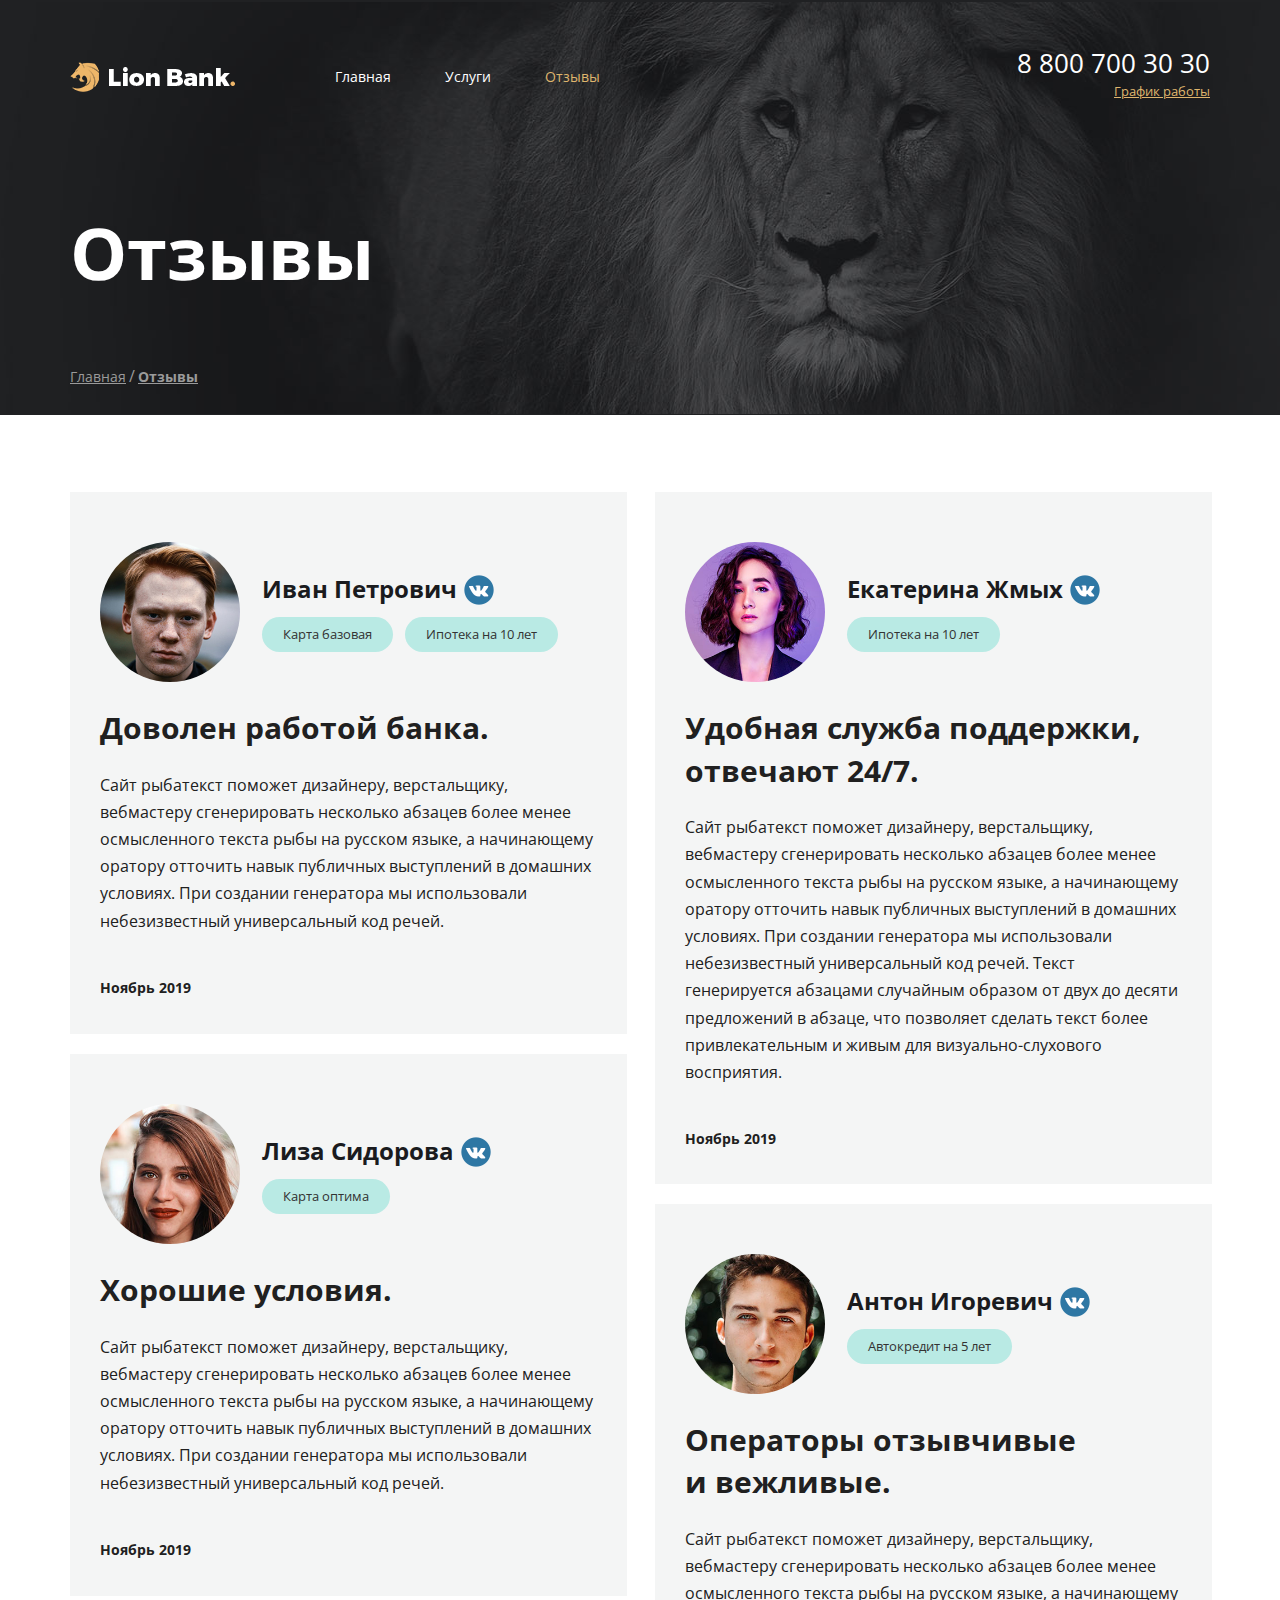
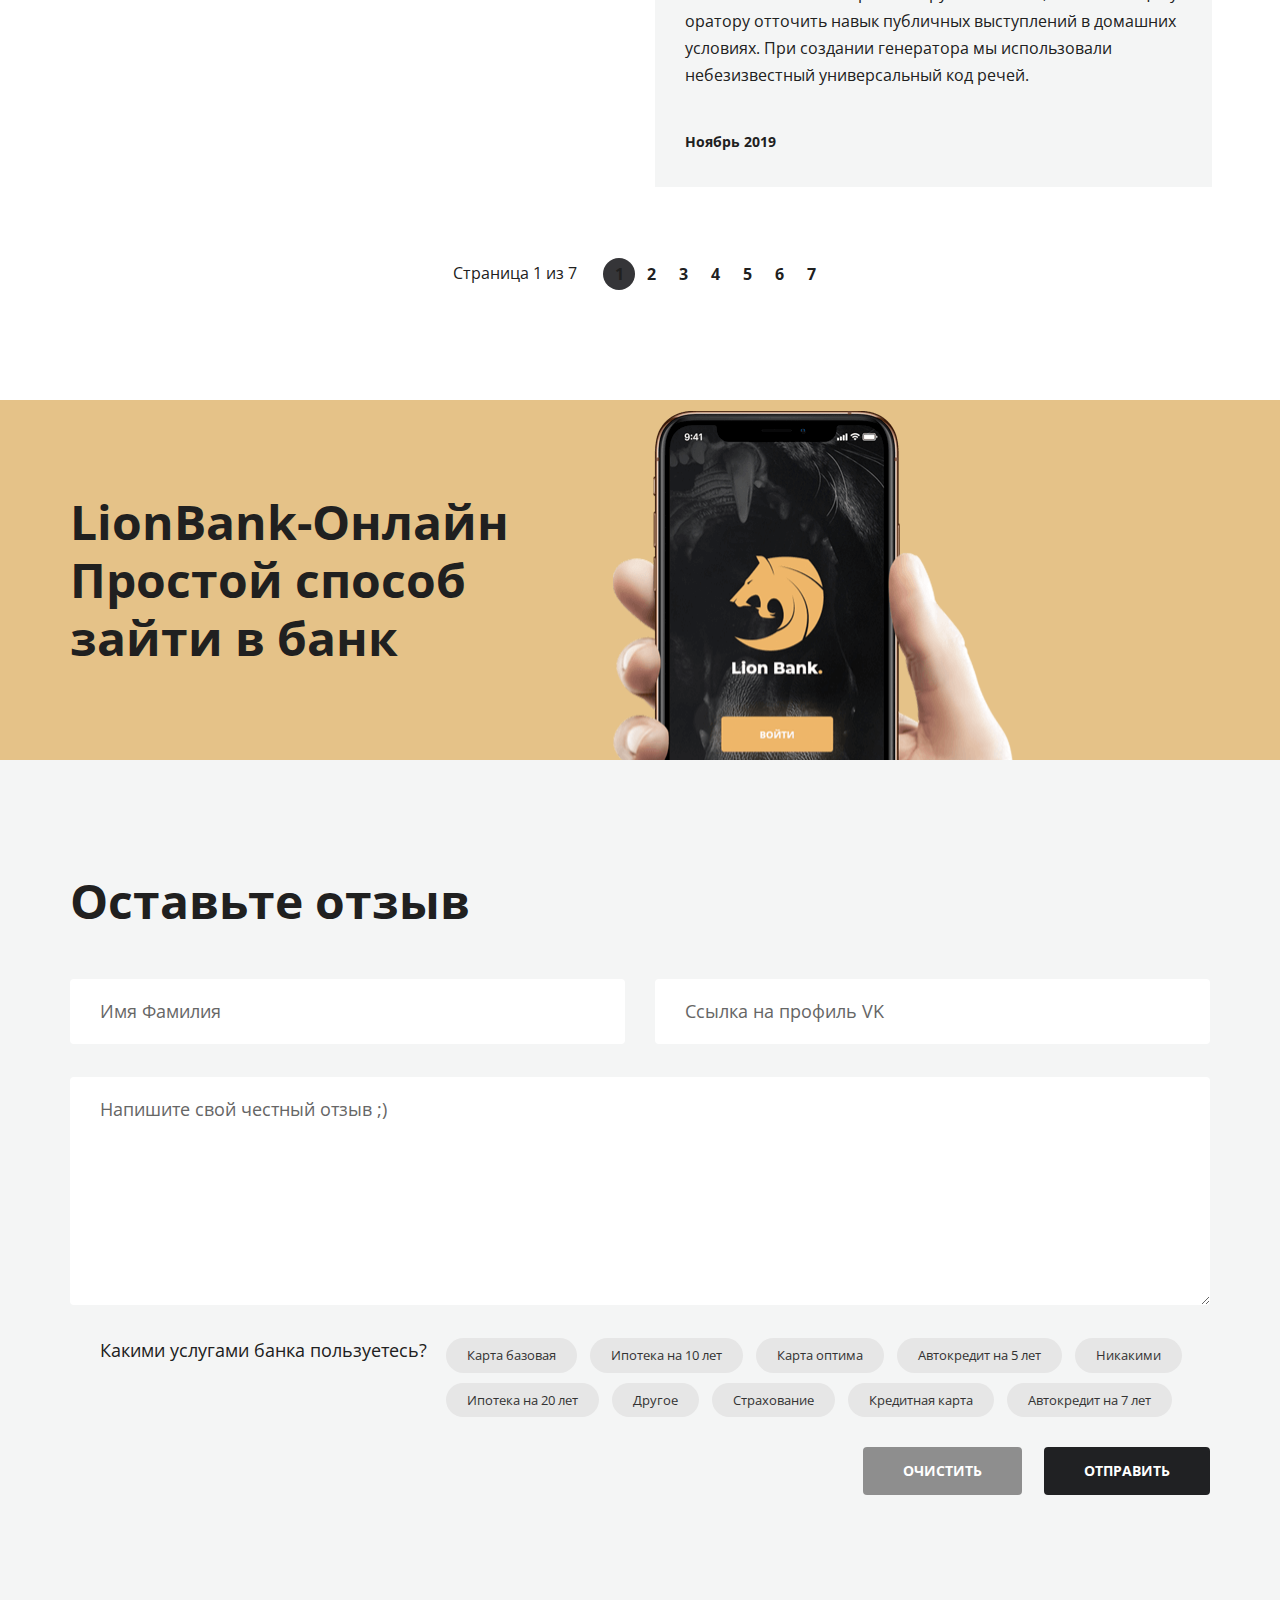
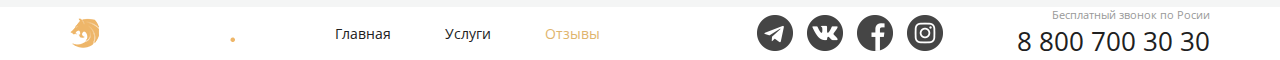
==== lion-bank/document/HTML/index-reviews.html @ 9eb81951 "Add files via upload" ====
<!DOCTYPE html>
<html lang="ru">

<head>
    <meta charset="UTF-8">
    <meta name="viewport" content="width=1200, initial-scale=1.0">
    <link href="https://fonts.googleapis.com/css2?family=Open+Sans:wght@400;700&display=swap" rel="stylesheet">
    <link rel="stylesheet" href="../CSS/main-reviews.css">
    <title>Lion Bank | Reviews Page</title>
</head>

<body>
    <div class="wrapper tags-page-wrapper">
        <div class="wrapper__content">
            <section class="hero">
                <div class="container hero__container">
                    <header class="header">
                        <div class="header__column">
                            <a href="/" class="logo">
                                <img src="../../img/logo.png" alt="lion bank logo" class="logo__pic">
                            </a>
                            <nav class="menu">
                                <ul class="menu__list">
                                    <li class="menu__item ">
                                        <a href="#" class="menu__link">Главная</a>
                                    </li>
                                    <li class="menu__item">
                                        <a href="#" class="menu__link">Услуги</a>
                                    </li>
                                    <li class="menu__item menu__item--active">
                                        <a href="#" class="menu__link">Отзывы</a>
                                    </li>
                                </ul>
                            </nav>
                        </div>
                        <div class="header__column header__column--align--right">
                            <address class="contacts">
                                <a href="tel:+78007003030" class="contacts__phone">8 800 700 30 30</a>
                                <div class="dropdown">
                                    <div class="contacts__workhours">График работы</div>
                                    <div class="contacts__triangle"></div>
                                    <div class="contacts__schedule">
                                        <div class="contacts__schedule-days"><b>пн-вс: 09:00 - 20:00</b></div>
                                        <div class="contacts__schedule-lunch">Обед: 14:00-14:30</div>
                                    </div>
                                </div>
                            </address>
                        </div>
                    </header>
                    <h1 class="hero__title">Отзывы</h1>
                    <nav class="breadcrumbs">
                        <ul class="breadcrumbs__list">
                            <li class="breadcrumbs__item">
                                <a href="#" class="breadcrumbs__link">Главная</a>
                            </li>
                            <li class="breadcrumbs__item">
                                <a href="#" class="breadcrumbs__link breadcrumbs__item--active">Отзывы</a>
                            </li>
                        </ul>
                    </nav>
                </div>
            </section>
            <main class="page-content">
                <div class="container reviews__container">
                    <ul class="reviews">
                        <li class="reviews__item review">

                            <div class="review__header">
                                <div class="review__photo">
                                    <img src="../../img/ginger.jpg" alt="ginger" class="review__avatar">
                                </div>
                                <div class="review__userdata">
                                    <a href="#" class="review__user">Иван Петрович</a>
                                    <ul class="review__tags">
                                        <li class="review__tag-item tag tag--bg--green">Карта базовая</li>
                                        <li class="review__tag-item tag tag--bg--green">Ипотека на 10 лет</li>
                                    </ul>
                                </div>
                            </div>
                            <div class="review__content">
                                <h3 class="review__title">Доволен работой банка.</h3>
                                <div class="review__desc">
                                    <p>
                                        Сайт рыбатекст поможет дизайнеру, верстальщику, вебмастеру
                                        сгенерировать несколько абзацев более менее осмысленного текста рыбы на русском
                                        языке, а начинающему оратору отточить навык публичных выступлений в домашних
                                        условиях. При
                                        создании генератора мы использовали небезизвестный универсальный код речей.
                                    </p>
                                </div>
                                <time class="review__date">Ноябрь 2019</time>
                            </div>

                        </li>
                        <li class="reviews__item review">

                            <div class="review__header">
                                <div class="review__photo">
                                    <img src="../../img/liza.jpg" alt="ginger" class="review__avatar">
                                </div>
                                <div class="review__userdata">
                                    <a href="#" class="review__user">Лиза Сидорова</a>
                                    <ul class="review__tags">
                                        <li class="review__tag-item tag tag--bg--green">Карта оптима</li>
                                    </ul>
                                </div>
                            </div>
                            <div class="review__content">
                                <h3 class="review__title">Хорошие условия.</h3>
                                <div class="review__desc">
                                    <p>
                                        Сайт рыбатекст поможет дизайнеру, верстальщику, вебмастеру
                                        сгенерировать несколько абзацев более менее осмысленного текста рыбы на русском
                                        языке, а начинающему оратору отточить навык публичных выступлений в домашних
                                        условиях. При
                                        создании генератора мы использовали небезизвестный универсальный код речей.
                                    </p>
                                </div>
                                <time class="review__date">Ноябрь 2019</time>
                            </div>

                        </li>
                        <li class="reviews__item review">

                            <div class="review__header">
                                <div class="review__photo">
                                    <img src="../../img/girl.jpg" alt="ginger" class="review__avatar">
                                </div>
                                <div class="review__userdata">
                                    <a href="#" class="review__user">Екатерина Жмых</a>
                                    <ul class="review__tags">
                                        <li class="review__tag-item tag tag--bg--green">Ипотека на 10 лет</li>
                                    </ul>
                                </div>
                            </div>
                            <div class="review__content">
                                <h3 class="review__title">Удобная служба поддержки, отвечают 24/7.</h3>
                                <div class="review__desc">
                                    <p>
                                        Сайт рыбатекст поможет дизайнеру, верстальщику, вебмастеру
                                        сгенерировать несколько абзацев более менее осмысленного текста рыбы на русском
                                        языке, а начинающему оратору отточить навык публичных выступлений в домашних
                                        условиях. При
                                        создании генератора мы использовали небезизвестный универсальный код речей.
                                        Текст генерируется абзацами случайным образом от двух до десяти предложений в
                                        абзаце,
                                        что позволяет сделать текст более привлекательным и живым для
                                        визуально-слухового восприятия.
                                    </p>
                                </div>
                                <time class="review__date">Ноябрь 2019</time>
                            </div>

                        </li>
                        <li class="reviews__item review">

                            <div class="review__header">
                                <div class="review__photo">
                                    <img src="../../img/guy.jpg" alt="ginger" class="review__avatar">
                                </div>
                                <div class="review__userdata">
                                    <a href="#" class="review__user">Антон Игоревич</a>
                                    <ul class="review__tags">
                                        <li class="review__tag-item tag tag--bg--green">Автокредит на 5 лет</li>
                                    </ul>
                                </div>
                            </div>
                            <div class="review__content">
                                <h3 class="review__title">Операторы отзывчивые<br> и вежливые.</h3>
                                <div class="review__desc">
                                    <p>
                                        Сайт рыбатекст поможет дизайнеру, верстальщику, вебмастеру
                                        сгенерировать несколько абзацев более менее осмысленного текста рыбы на русском
                                        языке, а начинающему оратору отточить навык публичных выступлений в домашних
                                        условиях. При
                                        создании генератора мы использовали небезизвестный универсальный код речей.
                                    </p>
                                </div>
                                <time class="review__date">Ноябрь 2019</time>
                            </div>

                        </li>
                    </ul>
                    <div class="pager pager--theme--light">
                        <div class="pager__display">Страница 1 из 7</div>
                        <ul class="pager__list">
                            <li class="pager__item pager__item--active"><a href="#" class="pager__link">1</a></li>
                            <li class="pager__item"><a href="#" class="pager__link">2</a></li>
                            <li class="pager__item"><a href="#" class="pager__link">3</a></li>
                            <li class="pager__item"><a href="#" class="pager__link">4</a></li>
                            <li class="pager__item"><a href="#" class="pager__link">5</a></li>
                            <li class="pager__item"><a href="#" class="pager__link">6</a></li>
                            <li class="pager__item"><a href="#" class="pager__link">7</a></li>
                        </ul>
                    </div>
                </div>
            </main>
            <section class="separator">
                <div class="container">
                    <div class="separator__content">
                        <h2 class="section__title">LionBank-Онлайн Простой способ зайти в банк</h2>
                    </div>
                </div>
            </section>
            <section class="section inner-section inner-section--bg--grey">
                <div class="container">
                    <h2 class="section__title">Оставьте отзыв</h2>
                    <form class="form">
                        <div class="form__row">
                            <input type="text" class="form__input" placeholder="Имя Фамилия">
                            <input type="text" class="form__input" placeholder="Ссылка на профиль VK">
                        </div>
                        <div class="form__row">
                            <textarea class="form__input form__input--textarea" placeholder="Напишите свой честный отзыв ;)"></textarea>
                        </div>
                        <div class="form__controls">
                            <div class="form__controls-title">Какими услугами банка пользуетесь?</div>
                            <ul class="controls">
                                <li class="controls__item">
                                    <label  class="controls__elem">
                                        <input type="checkbox" class="controls__checkbox">
                                        <div class="tag controls__tag ">Карта базовая</div>
                                    </label>
                                </li>
                                <li class="controls__item">
                                    <label  class="controls__elem">
                                        <input type="checkbox" class="controls__checkbox">
                                        <div class="tag controls__tag">Ипотека на 10 лет</div>
                                    </label>
                                </li>
                                <li class="controls__item">
                                    <label  class="controls__elem">
                                        <input type="checkbox" class="controls__checkbox">
                                        <div class="tag controls__tag">Карта оптима</div>
                                    </label>
                                </li>
                                <li class="controls__item">
                                    <label  class="controls__elem">
                                        <input type="checkbox" class="controls__checkbox">
                                        <div class="tag controls__tag">Автокредит на 5 лет</div>
                                    </label>
                                </li>
                                <li class="controls__item">
                                    <label  class="controls__elem">
                                        <input type="checkbox" class="controls__checkbox">
                                        <div class="tag controls__tag">Никакими</div>
                                    </label>
                                </li>
                                <li class="controls__item">
                                    <label  class="controls__elem">
                                        <input type="checkbox" class="controls__checkbox">
                                        <div class="tag controls__tag">Ипотека на 20 лет</div>
                                    </label>
                                </li>
                                <li class="controls__item">
                                    <label  class="controls__elem">
                                        <input type="checkbox" class="controls__checkbox">
                                        <div class="tag controls__tag">Другое</div>
                                    </label>
                                </li>
                                <li class="controls__item">
                                    <label  class="controls__elem">
                                        <input type="checkbox" class="controls__checkbox">
                                        <div class="tag controls__tag">Страхование</div>
                                    </label>
                                </li>
                                <li class="controls__item">
                                    <label  class="controls__elem">
                                        <input type="checkbox" class="controls__checkbox">
                                        <div class="tag controls__tag">Кредитная карта</div>
                                    </label>
                                </li>
                                <li class="controls__item">
                                    <label  class="controls__elem">
                                        <input type="checkbox" class="controls__checkbox">
                                        <div class="tag controls__tag">Автокредит на 7 лет</div>
                                    </label>
                                </li>
                            </ul>
                        </div>
                        <div class="form__btns">
                            <button type="reset" class="btn form__btn btn--color--grey">очистить</button>
                            <button type="submit" class="btn form__btn btn--color--black">отправить</button>
                        </div>
                    </form>
                </div>
            </section>
        </div>
        <footer class="inner-footer">
            <div class="container inner-footer__container">
                <div class="footer">
                    <div class="footer__column">
                        <a href="/" class="logo">
                            <img src="../../img/logo.png" alt="lion bank logo" class="logo__pic">
                        </a>
                        <nav class="menu">
                            <ul class="menu__list">
                                <li class="menu__item">
                                    <a href="#" class="menu__link">Главная</a>
                                </li>
                                <li class="menu__item">
                                    <a href="#" class="menu__link">Услуги</a>
                                </li>
                                <li class="menu__item menu__item--active">
                                    <a href="#" class="menu__link">Отзывы</a>
                                </li>
                            </ul>
                        </nav>
                    </div>
                    <div class="footer__column footer__column--align--right">
                        <ul class="socials">
                            <li class="socials__item socials__item--icon--telegram">
                                <a href="" class="socials__link"></a>
                            </li>
                            <li class="socials__item socials__item--icon--vk">
                                <a href="" class="socials__link"></a>
                            </li>
                            <li class="socials__item socials__item--icon--facebook">
                                <a href="" class="socials__link"></a>
                            </li>
                            <li class="socials__item socials__item--icon--instagram">
                                <a href="" class="socials__link"></a>
                            </li>
                        </ul>
                        <address class="contacts">
                            <div class="contacts__desc">Бесплатный звонок по Росии</div>
                            <a href="tel:+78007003030" class="contacts__phone">8 800 700 30 30</a>
                        </address>
                    </div>
                </div>
            </div>
        </footer>
    </div>
</body>

</html>
---- lion-bank/document/CSS/main-reviews.css ----
@import url('./layout/normalize.css');
@import url('./layout/base-reviews.css');
@import url('./blocks/hero.css');
@import url('./blocks/header.css');
@import url('./blocks/logo.css');
@import url('./blocks/menu.css');
@import url('./blocks/contacts.css');
@import url('./blocks/breadcrumbs.css');
@import url('./blocks/reviews.css');
@import url('./blocks/separator.css');
@import url('./blocks/form.css');
@import url('./blocks/controls.css');
@import url('./blocks/btn.css');
@import url('./blocks/pager.css');
@import url('./blocks/footer.css');
@import url('./blocks/socials.css');
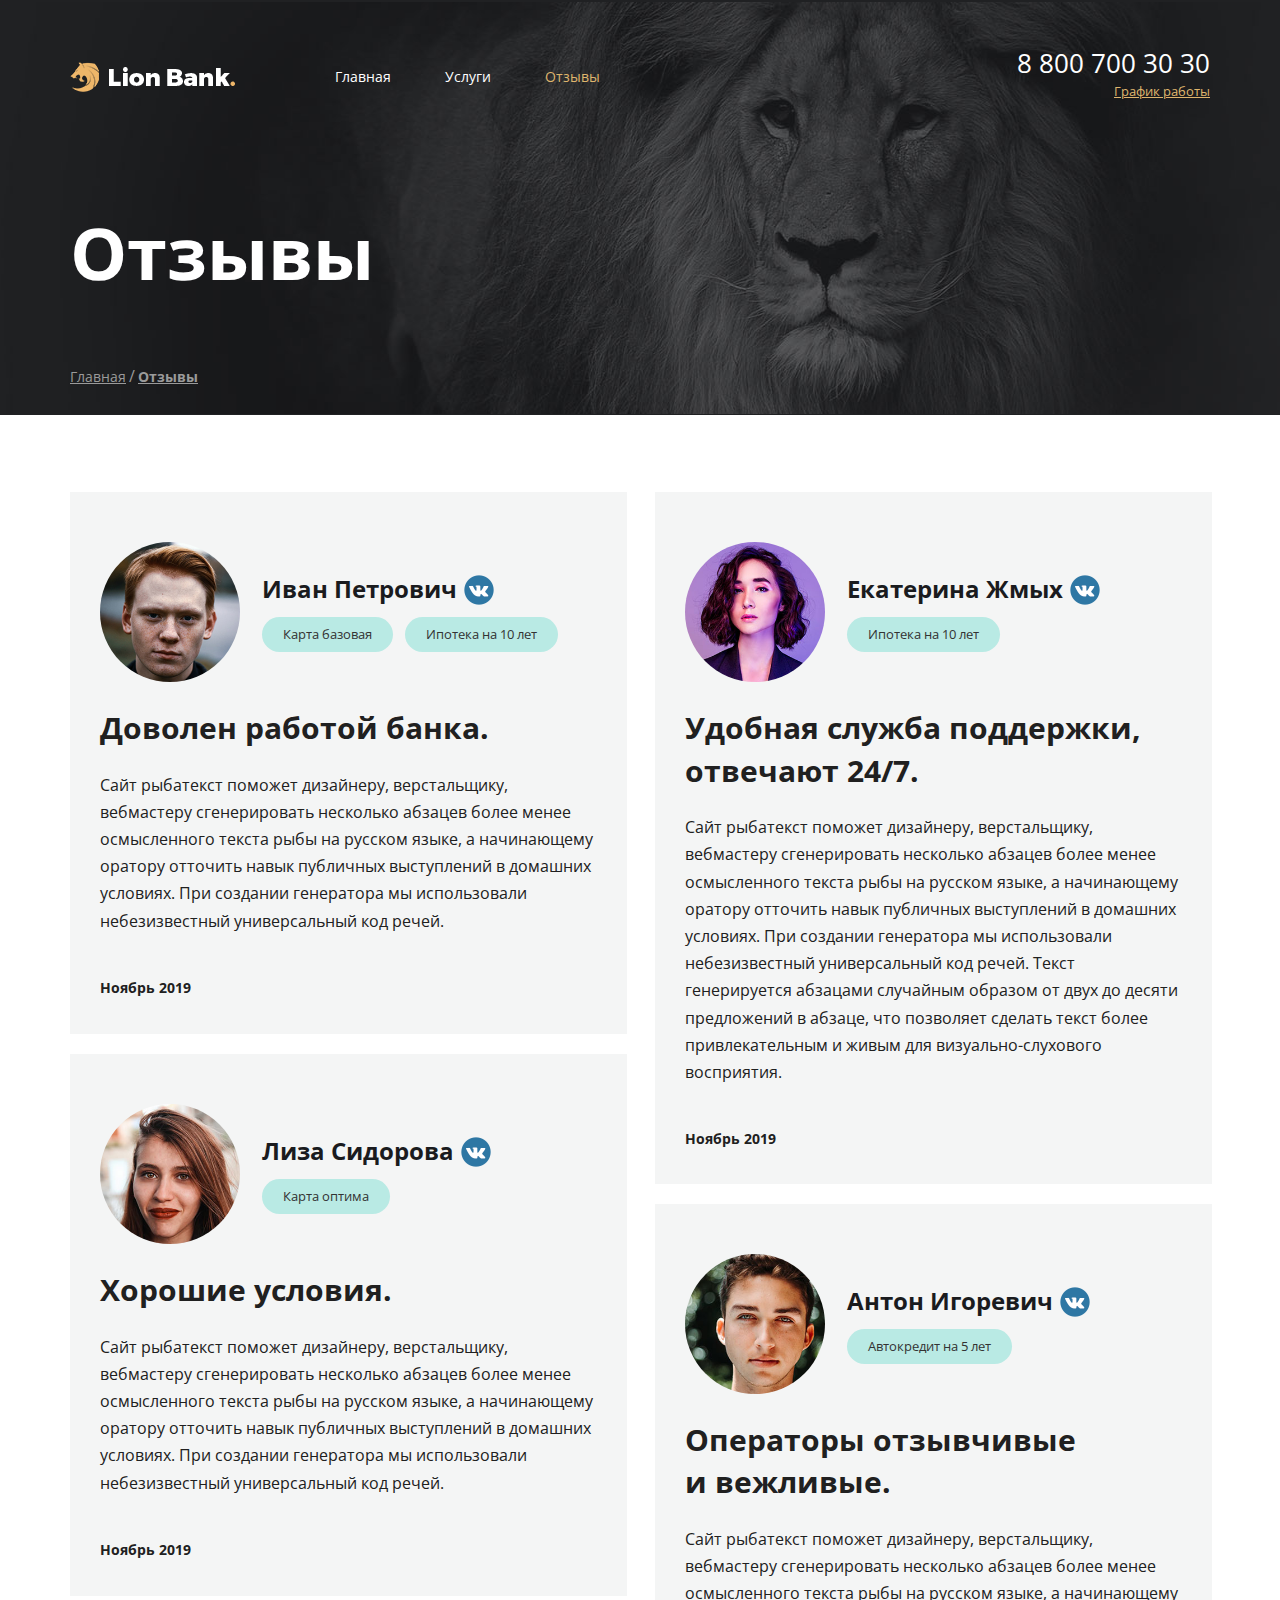
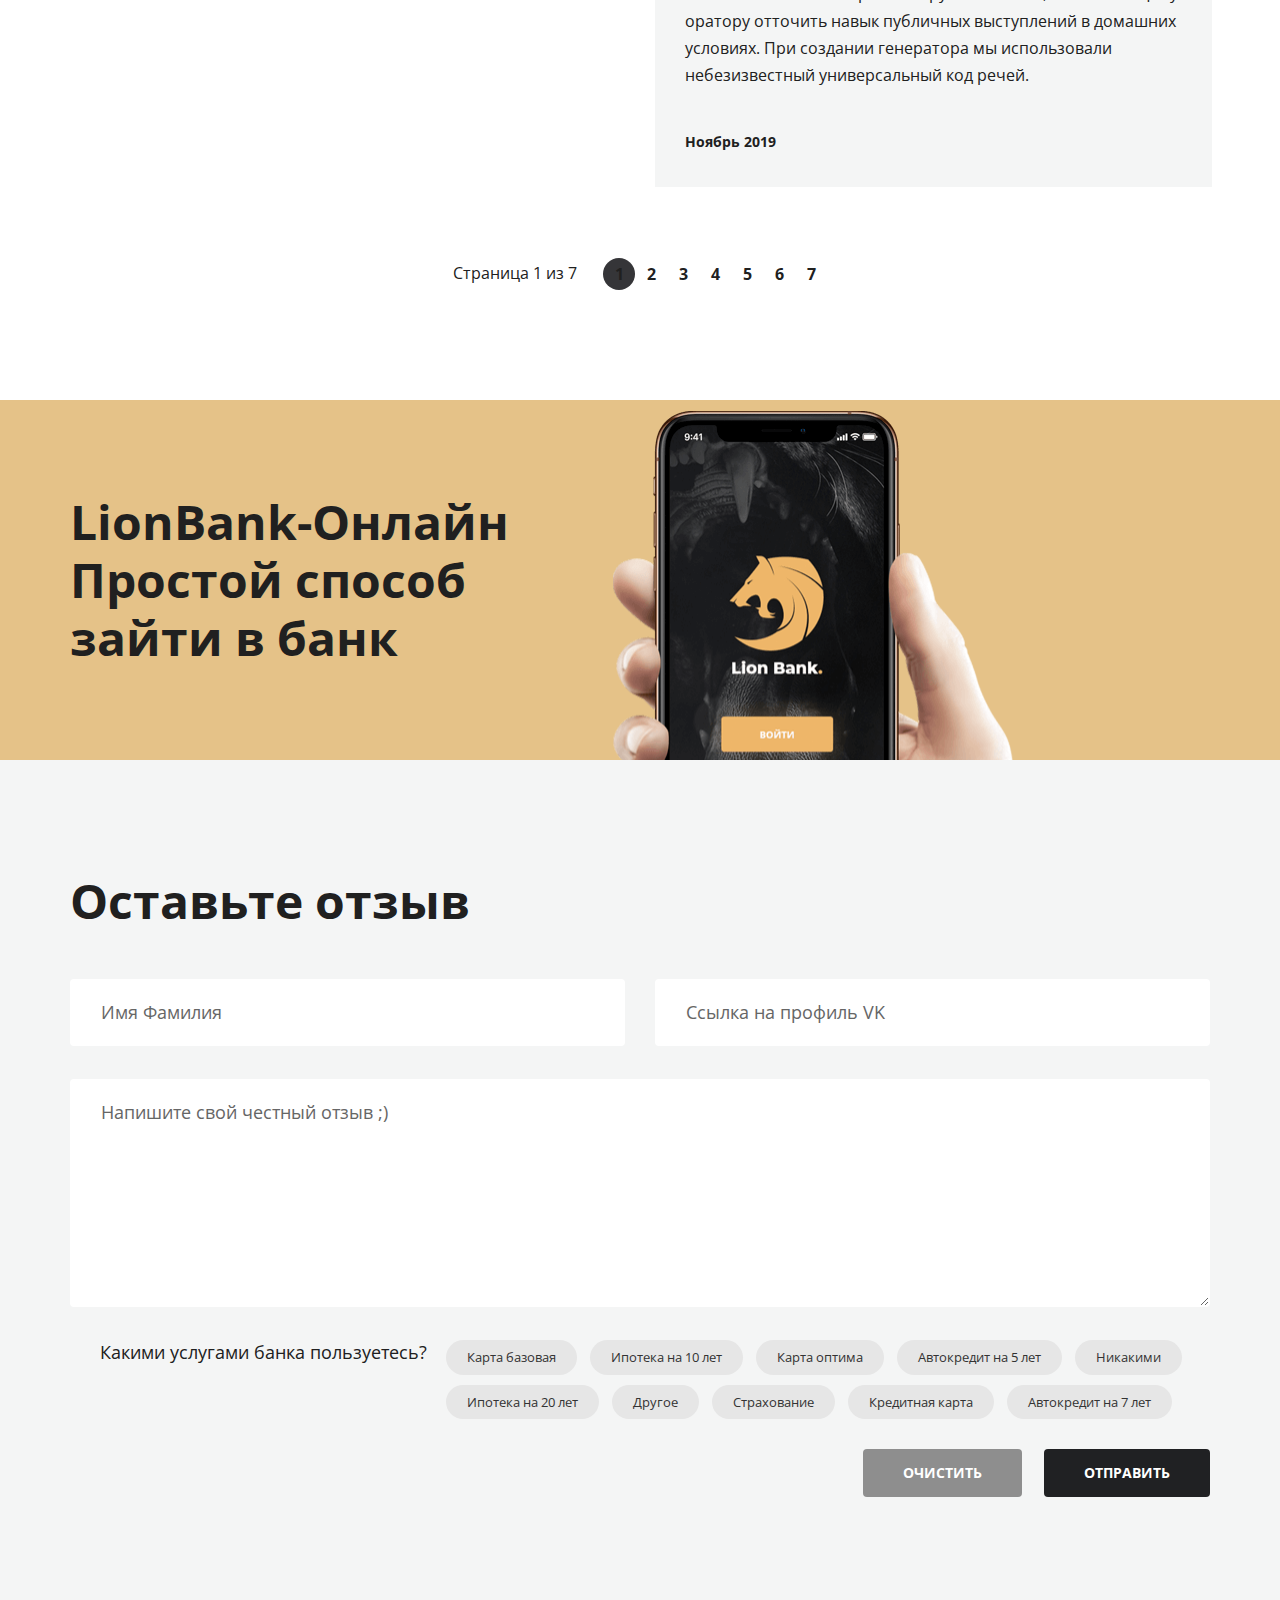
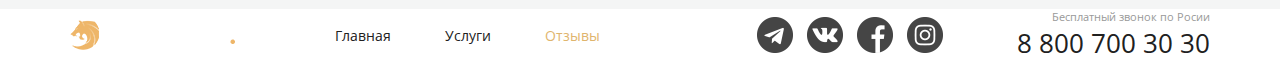
==== commit 8281c4f5: "Add files via upload" ====
--- a/lion-bank/document/HTML/index-reviews.html
+++ b/lion-bank/document/HTML/index-reviews.html
@@ -22,13 +22,13 @@
                             <nav class="menu">
                                 <ul class="menu__list">
                                     <li class="menu__item ">
-                                        <a href="#" class="menu__link">Главная</a>
+                                        <a href="./index.html" class="menu__link">Главная</a>
                                     </li>
                                     <li class="menu__item">
-                                        <a href="#" class="menu__link">Услуги</a>
+                                        <a href="./index-services.html" class="menu__link">Услуги</a>
                                     </li>
                                     <li class="menu__item menu__item--active">
-                                        <a href="#" class="menu__link">Отзывы</a>
+                                        <a href="./index-reviews.html" class="menu__link">Отзывы</a>
                                     </li>
                                 </ul>
                             </nav>
